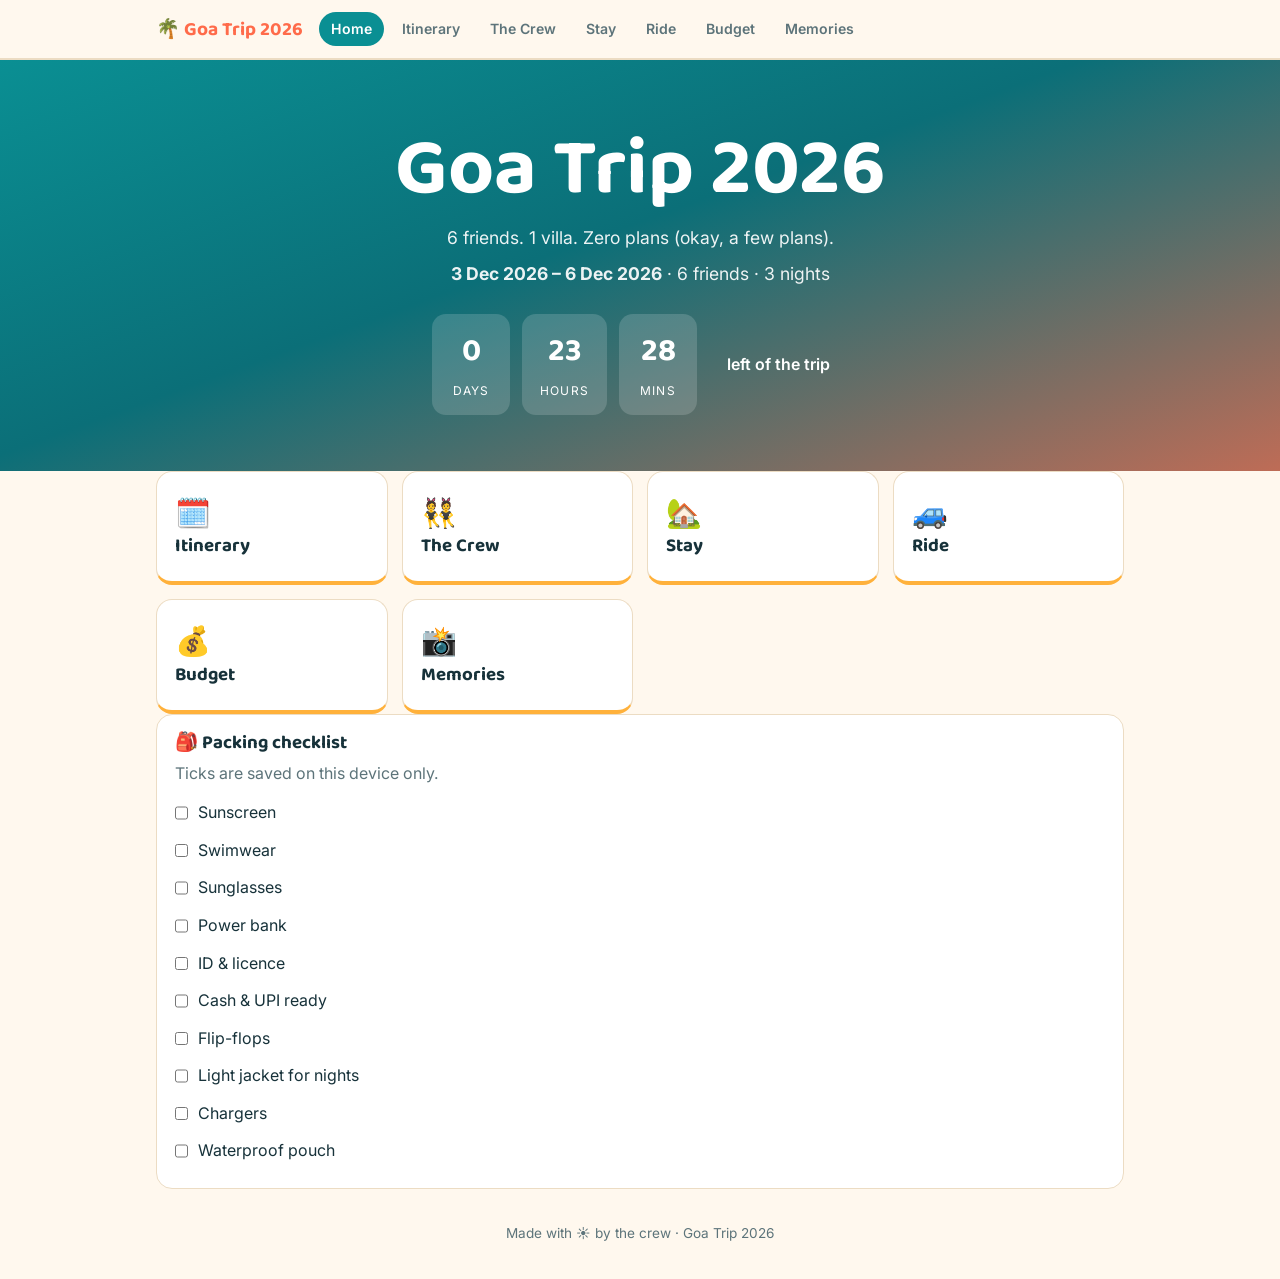
==== index.html @ de2542ad "Goa trip website Co-Authored-By: Claude Sonnet 5.5 <noreply@anthropic.com>" ====
<!doctype html>
<html lang="en"><head><meta charset="utf-8"><meta name="viewport" content="width=device-width, initial-scale=1">
<title>Goa Trip</title>
<link rel="preconnect" href="https://fonts.googleapis.com"><link href="https://fonts.googleapis.com/css2?family=Baloo+2:wght@600;700&family=Inter:wght@400;500;600&display=swap" rel="stylesheet">
<link rel="stylesheet" href="style.css"></head>
<body data-page="home"><main id="app"></main>
<script src="data.js"></script><script src="app.js"></script></body></html>
---- style.css ----
:root{--bg:#fff8ee;--ink:#17323a;--muted:#5d747a;--card:#ffffff;--line:#ecdcc3;--teal:#0a8f93;--teal2:#0e6e75;--coral:#ff6b4a;--sun:#ffb13b;--sand:#f6e6c8}
@media(prefers-color-scheme:dark){:root{--bg:#0c1d22;--ink:#f3ece0;--muted:#9bb2b6;--card:#132a30;--line:#24444b;--sand:#1a3238}}
*{box-sizing:border-box;margin:0;padding:0}
body{background:var(--bg);color:var(--ink);font-family:Inter,system-ui,sans-serif;line-height:1.6}
h1,h2,h3{font-family:"Baloo 2",Inter,sans-serif;line-height:1.15}
a{color:var(--teal2)}
.wrap{max-width:1000px;margin:0 auto;padding:0 16px}
nav{position:sticky;top:0;z-index:10;background:var(--bg);border-bottom:2px solid var(--line)}
nav .wrap{display:flex;align-items:center;gap:6px;height:58px;overflow-x:auto}
nav .logo{font:700 1.2rem "Baloo 2";color:var(--coral);text-decoration:none;margin-right:10px;white-space:nowrap}
nav a.l{padding:6px 12px;border-radius:999px;text-decoration:none;color:var(--muted);font-weight:600;font-size:.88rem;white-space:nowrap}
nav a.l:hover{background:var(--sand)}nav a.on{background:var(--teal);color:#fff}
.hero{background:linear-gradient(160deg,var(--teal) 0,#0b6f78 45%,var(--coral) 120%);color:#fff;padding:64px 0 56px;text-align:center}
.hero h1{font-size:clamp(2.6rem,9vw,5rem)}.hero p{opacity:.92;margin-top:8px;font-size:1.1rem}
.cd{display:flex;gap:12px;justify-content:center;margin-top:26px;flex-wrap:wrap}
.cd div{background:rgba(255,255,255,.16);border-radius:14px;padding:12px 18px;min-width:78px}
.cd b{display:block;font:700 2rem "Baloo 2"}.cd span{font-size:.75rem;text-transform:uppercase;letter-spacing:.1em}
.ph{padding:40px 0 18px}.ph h1{font-size:clamp(2rem,6vw,3rem)}.ph p{color:var(--muted)}
section{padding:22px 0 40px}
.grid{display:grid;grid-template-columns:repeat(auto-fill,minmax(230px,1fr));gap:14px}
.card{background:var(--card);border:1px solid var(--line);border-radius:16px;padding:18px}
.card h3{margin-bottom:6px}.muted{color:var(--muted)}
.tile{display:block;text-decoration:none;color:inherit;border-bottom:4px solid var(--sun)}
.tile:hover{transform:translateY(-3px)}.tile .e{font-size:1.8rem}
.person{text-align:center}.av{width:72px;height:72px;border-radius:50%;margin:0 auto 10px;display:grid;place-items:center;font-size:2rem;background:var(--sand);border:3px solid var(--sun)}
.tag{display:inline-block;background:var(--coral);color:#fff;border-radius:999px;font-size:.72rem;font-weight:700;padding:2px 10px;margin-top:6px}
.day{margin-bottom:26px}.day h2{color:var(--teal2);margin-bottom:2px}.day .dt{color:var(--coral);font-weight:700;margin-bottom:10px}
.it{display:grid;grid-template-columns:78px 1fr;gap:12px;padding:10px 0;border-top:1px dashed var(--line)}
.it time{font-weight:700;color:var(--teal2)}
.kv{display:grid;grid-template-columns:140px 1fr;gap:8px 14px}.kv dt{color:var(--muted);font-weight:600}
.note{background:#fff3cd;color:#5b4500;border-radius:12px;padding:12px 16px;margin-bottom:18px;font-size:.9rem}
.big{font:700 2.2rem "Baloo 2";color:var(--teal2)}
table{width:100%;border-collapse:collapse}th,td{text-align:left;padding:9px 10px;border-bottom:1px solid var(--line)}th{color:var(--muted);font-size:.8rem;text-transform:uppercase}
td.r,th.r{text-align:right}.tw{overflow-x:auto}
.bar{height:10px;background:var(--sand);border-radius:6px;overflow:hidden}.bar i{display:block;height:100%;background:linear-gradient(90deg,var(--teal),var(--sun))}
.pics{columns:3 220px;column-gap:12px}.pics figure{break-inside:avoid;margin-bottom:12px;background:var(--card);border:1px solid var(--line);border-radius:14px;overflow:hidden;cursor:pointer}
.pics img{width:100%;display:block}.pics figcaption{padding:8px 12px;font-size:.85rem;color:var(--muted)}
.ph0{aspect-ratio:4/3;display:grid;place-items:center;font-size:2.4rem;background:linear-gradient(135deg,var(--sand),#fff0)}
#lb{position:fixed;inset:0;background:rgba(0,0,0,.88);display:none;place-items:center;z-index:50;padding:20px}#lb.on{display:grid}#lb img{max-width:100%;max-height:88vh;border-radius:10px}
.check label{display:flex;gap:10px;padding:6px 0;cursor:pointer}
footer{text-align:center;color:var(--muted);padding:34px 16px;font-size:.85rem}
@media(max-width:560px){.kv{grid-template-columns:1fr}.it{grid-template-columns:62px 1fr}}
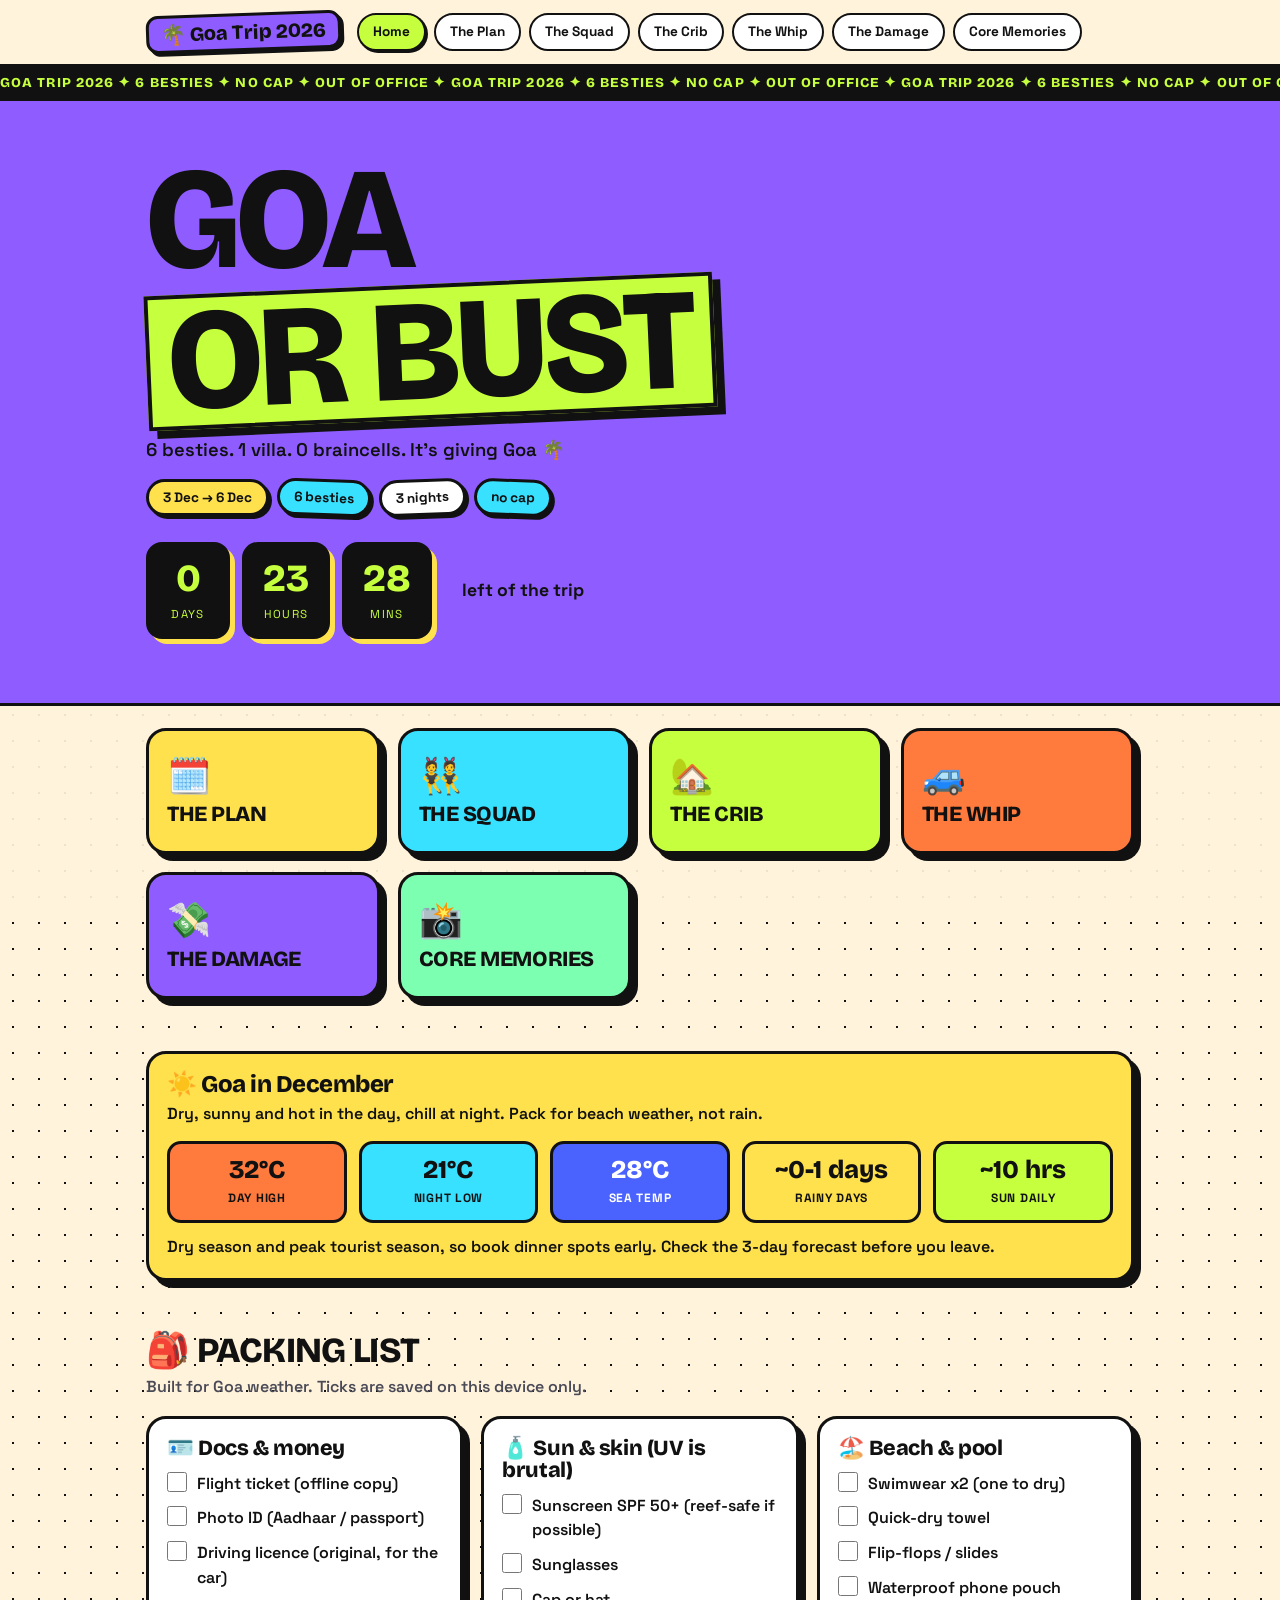
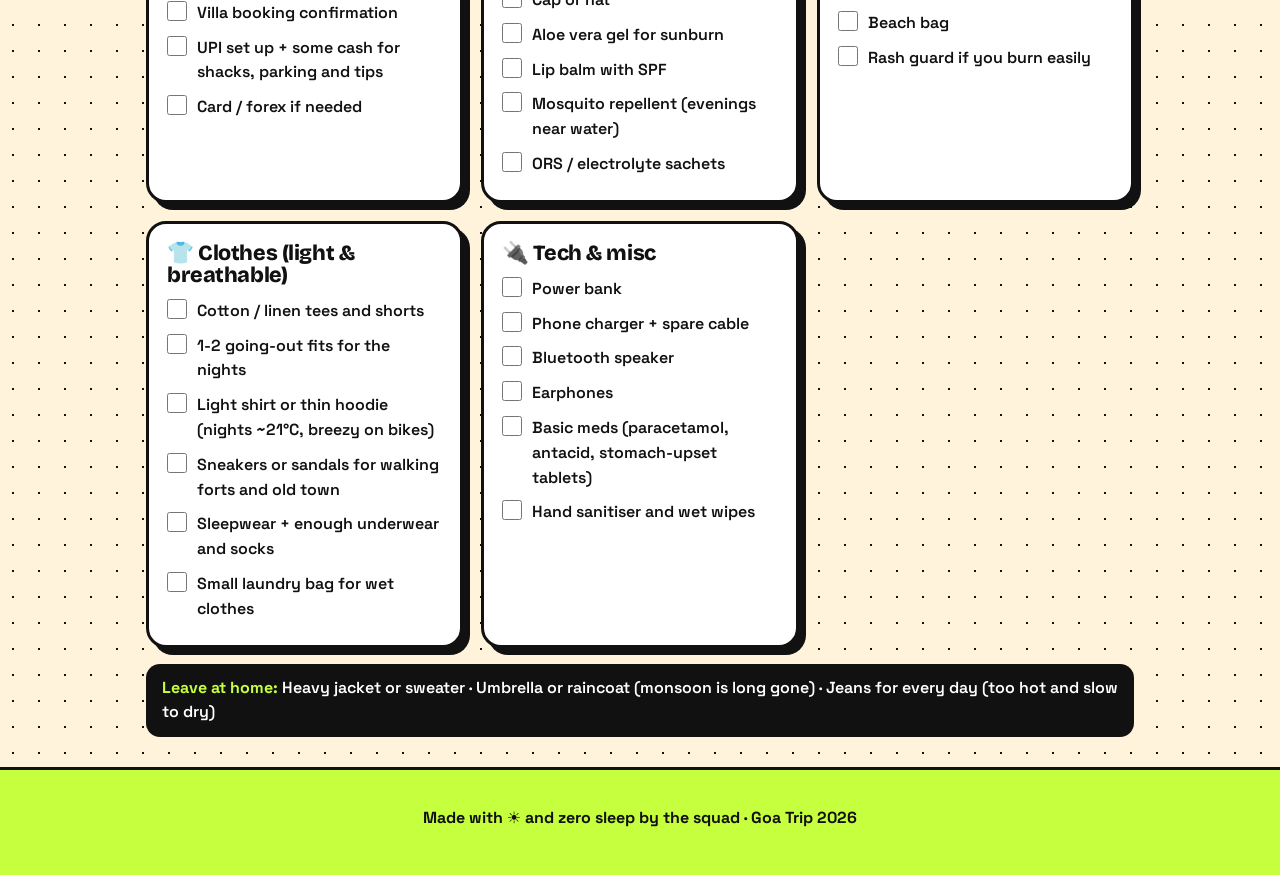
==== commit 8af0b72f: "Gen Z restyle, December-weather packing list, violet accent Co-Authored-By: Claude Sonnet 5.5 <norep" ====
--- a/index.html
+++ b/index.html
@@ -1,7 +1,7 @@
 <!doctype html>
 <html lang="en"><head><meta charset="utf-8"><meta name="viewport" content="width=device-width, initial-scale=1">
 <title>Goa Trip</title>
-<link rel="preconnect" href="https://fonts.googleapis.com"><link href="https://fonts.googleapis.com/css2?family=Baloo+2:wght@600;700&family=Inter:wght@400;500;600&display=swap" rel="stylesheet">
+<link rel="preconnect" href="https://fonts.googleapis.com"><link href="https://fonts.googleapis.com/css2?family=Bricolage+Grotesque:opsz,wght@12..96,800&family=Space+Grotesk:wght@400;500;600;700&display=swap" rel="stylesheet">
 <link rel="stylesheet" href="style.css"></head>
 <body data-page="home"><main id="app"></main>
 <script src="data.js"></script><script src="app.js"></script></body></html>
--- a/style.css
+++ b/style.css
@@ -1,42 +1,72 @@
-:root{--bg:#fff8ee;--ink:#17323a;--muted:#5d747a;--card:#ffffff;--line:#ecdcc3;--teal:#0a8f93;--teal2:#0e6e75;--coral:#ff6b4a;--sun:#ffb13b;--sand:#f6e6c8}
-@media(prefers-color-scheme:dark){:root{--bg:#0c1d22;--ink:#f3ece0;--muted:#9bb2b6;--card:#132a30;--line:#24444b;--sand:#1a3238}}
+:root{--bg:#fff3dc;--ink:#111;--bd:#111;--card:#fff;--pink:#8f5cff;--lime:#c6ff3d;--blue:#4a63ff;--yellow:#ffe14d;--orange:#ff7a3d;--cyan:#38e1ff;--muted:#4b4b57}
+@media(prefers-color-scheme:dark){:root{--bg:#15121f;--ink:#fff;--bd:#f4efff;--card:#221d33;--muted:#b9b3cf}}
 *{box-sizing:border-box;margin:0;padding:0}
-body{background:var(--bg);color:var(--ink);font-family:Inter,system-ui,sans-serif;line-height:1.6}
-h1,h2,h3{font-family:"Baloo 2",Inter,sans-serif;line-height:1.15}
-a{color:var(--teal2)}
-.wrap{max-width:1000px;margin:0 auto;padding:0 16px}
-nav{position:sticky;top:0;z-index:10;background:var(--bg);border-bottom:2px solid var(--line)}
-nav .wrap{display:flex;align-items:center;gap:6px;height:58px;overflow-x:auto}
-nav .logo{font:700 1.2rem "Baloo 2";color:var(--coral);text-decoration:none;margin-right:10px;white-space:nowrap}
-nav a.l{padding:6px 12px;border-radius:999px;text-decoration:none;color:var(--muted);font-weight:600;font-size:.88rem;white-space:nowrap}
-nav a.l:hover{background:var(--sand)}nav a.on{background:var(--teal);color:#fff}
-.hero{background:linear-gradient(160deg,var(--teal) 0,#0b6f78 45%,var(--coral) 120%);color:#fff;padding:64px 0 56px;text-align:center}
-.hero h1{font-size:clamp(2.6rem,9vw,5rem)}.hero p{opacity:.92;margin-top:8px;font-size:1.1rem}
-.cd{display:flex;gap:12px;justify-content:center;margin-top:26px;flex-wrap:wrap}
-.cd div{background:rgba(255,255,255,.16);border-radius:14px;padding:12px 18px;min-width:78px}
-.cd b{display:block;font:700 2rem "Baloo 2"}.cd span{font-size:.75rem;text-transform:uppercase;letter-spacing:.1em}
-.ph{padding:40px 0 18px}.ph h1{font-size:clamp(2rem,6vw,3rem)}.ph p{color:var(--muted)}
+body{background:var(--bg);color:var(--ink);font-family:"Space Grotesk",system-ui,sans-serif;line-height:1.55;background-image:radial-gradient(var(--bd) 1px,transparent 1.4px);background-size:26px 26px;background-position:0 0;background-blend-mode:normal}
+body::before{content:"";position:fixed;inset:0;background:var(--bg);opacity:.93;z-index:-1}
+h1,h2,h3{font-family:"Bricolage Grotesque",sans-serif;font-weight:800;line-height:1.02;letter-spacing:-.02em}
+a{color:var(--ink);font-weight:700}
+.wrap{max-width:1020px;margin:0 auto;padding:0 16px}
+/* nav */
+nav{position:sticky;top:0;z-index:20;background:var(--bg);border-bottom:3px solid var(--bd)}
+nav .wrap{display:flex;align-items:center;gap:8px;height:64px;overflow-x:auto;scrollbar-width:none}
+nav .logo{font:800 1.25rem "Bricolage Grotesque";text-decoration:none;white-space:nowrap;background:var(--pink);color:#111;border:3px solid var(--bd);border-radius:12px;padding:4px 12px;box-shadow:3px 3px 0 var(--bd);transform:rotate(-2deg);margin-right:8px}
+nav a.l{padding:6px 14px;border:2px solid var(--bd);border-radius:999px;text-decoration:none;font-weight:700;font-size:.85rem;white-space:nowrap;background:var(--card)}
+nav a.l:hover{background:var(--yellow);color:#111}nav a.on{background:var(--lime);color:#111;box-shadow:2px 2px 0 var(--bd)}
+/* marquee */
+.mq{background:#111;color:var(--lime);overflow:hidden;white-space:nowrap;border-bottom:3px solid var(--bd);font:800 .85rem "Bricolage Grotesque";letter-spacing:.08em;text-transform:uppercase}
+.mq div{display:inline-block;padding:7px 0;animation:mq 28s linear infinite}
+@keyframes mq{to{transform:translateX(-50%)}}
+@media(prefers-reduced-motion:reduce){.mq div{animation:none}}
+/* hero */
+.hero{background:var(--pink);color:#111;padding:56px 0 64px;border-bottom:3px solid var(--bd);position:relative;overflow:hidden}
+.hero h1{font-size:clamp(3.4rem,15vw,9rem);text-transform:uppercase;line-height:.88}
+.hero h1 span{display:inline-block;background:var(--lime);border:4px solid #111;padding:0 .12em;transform:rotate(-2.5deg);box-shadow:8px 8px 0 #111}
+.hero p{font-size:1.15rem;font-weight:600;margin-top:18px;max-width:560px}
+.stk{display:inline-block;background:var(--yellow);color:#111;border:3px solid #111;border-radius:999px;padding:5px 14px;font-weight:800;font-size:.85rem;margin:14px 8px 0 0;box-shadow:3px 3px 0 #111}
+.stk:nth-of-type(2n){background:var(--cyan);transform:rotate(2deg)}.stk:nth-of-type(3n){background:#fff;transform:rotate(-2deg)}
+.cd{display:flex;gap:12px;margin-top:26px;flex-wrap:wrap;align-items:stretch}
+.cd div{background:#111;color:var(--lime);border:3px solid #111;border-radius:16px;padding:10px 18px;min-width:84px;text-align:center;box-shadow:5px 5px 0 var(--yellow)}
+.cd b{display:block;font:800 2.4rem "Bricolage Grotesque"}.cd span{font-size:.72rem;text-transform:uppercase;letter-spacing:.12em}
+/* page head */
+.ph{padding:40px 0 14px}.ph h1{font-size:clamp(2.4rem,9vw,4.6rem);text-transform:uppercase}
+.ph p{display:inline-block;margin-top:12px;background:var(--yellow);color:#111;border:3px solid #111;border-radius:12px;padding:4px 14px;font-weight:700;transform:rotate(-1deg);box-shadow:4px 4px 0 var(--bd)}
 section{padding:22px 0 40px}
-.grid{display:grid;grid-template-columns:repeat(auto-fill,minmax(230px,1fr));gap:14px}
-.card{background:var(--card);border:1px solid var(--line);border-radius:16px;padding:18px}
-.card h3{margin-bottom:6px}.muted{color:var(--muted)}
-.tile{display:block;text-decoration:none;color:inherit;border-bottom:4px solid var(--sun)}
-.tile:hover{transform:translateY(-3px)}.tile .e{font-size:1.8rem}
-.person{text-align:center}.av{width:72px;height:72px;border-radius:50%;margin:0 auto 10px;display:grid;place-items:center;font-size:2rem;background:var(--sand);border:3px solid var(--sun)}
-.tag{display:inline-block;background:var(--coral);color:#fff;border-radius:999px;font-size:.72rem;font-weight:700;padding:2px 10px;margin-top:6px}
-.day{margin-bottom:26px}.day h2{color:var(--teal2);margin-bottom:2px}.day .dt{color:var(--coral);font-weight:700;margin-bottom:10px}
-.it{display:grid;grid-template-columns:78px 1fr;gap:12px;padding:10px 0;border-top:1px dashed var(--line)}
-.it time{font-weight:700;color:var(--teal2)}
-.kv{display:grid;grid-template-columns:140px 1fr;gap:8px 14px}.kv dt{color:var(--muted);font-weight:600}
-.note{background:#fff3cd;color:#5b4500;border-radius:12px;padding:12px 16px;margin-bottom:18px;font-size:.9rem}
-.big{font:700 2.2rem "Baloo 2";color:var(--teal2)}
-table{width:100%;border-collapse:collapse}th,td{text-align:left;padding:9px 10px;border-bottom:1px solid var(--line)}th{color:var(--muted);font-size:.8rem;text-transform:uppercase}
-td.r,th.r{text-align:right}.tw{overflow-x:auto}
-.bar{height:10px;background:var(--sand);border-radius:6px;overflow:hidden}.bar i{display:block;height:100%;background:linear-gradient(90deg,var(--teal),var(--sun))}
-.pics{columns:3 220px;column-gap:12px}.pics figure{break-inside:avoid;margin-bottom:12px;background:var(--card);border:1px solid var(--line);border-radius:14px;overflow:hidden;cursor:pointer}
-.pics img{width:100%;display:block}.pics figcaption{padding:8px 12px;font-size:.85rem;color:var(--muted)}
-.ph0{aspect-ratio:4/3;display:grid;place-items:center;font-size:2.4rem;background:linear-gradient(135deg,var(--sand),#fff0)}
-#lb{position:fixed;inset:0;background:rgba(0,0,0,.88);display:none;place-items:center;z-index:50;padding:20px}#lb.on{display:grid}#lb img{max-width:100%;max-height:88vh;border-radius:10px}
-.check label{display:flex;gap:10px;padding:6px 0;cursor:pointer}
-footer{text-align:center;color:var(--muted);padding:34px 16px;font-size:.85rem}
-@media(max-width:560px){.kv{grid-template-columns:1fr}.it{grid-template-columns:62px 1fr}}
+.grid{display:grid;grid-template-columns:repeat(auto-fill,minmax(230px,1fr));gap:18px}
+.card{background:var(--card);color:var(--ink);border:3px solid var(--bd);border-radius:20px;padding:18px;box-shadow:7px 7px 0 var(--bd)}
+.card h3{margin-bottom:8px;font-size:1.35rem}.muted{color:var(--muted)}
+.tile{display:block;text-decoration:none;color:#111;transition:transform .12s,box-shadow .12s}
+.tile:hover{transform:translate(-3px,-3px);box-shadow:10px 10px 0 var(--bd)}
+.tile .e{font-size:2.2rem}.tile h3{text-transform:uppercase}
+.grid .tile:nth-child(1){background:var(--yellow)}.grid .tile:nth-child(2){background:var(--cyan)}.grid .tile:nth-child(3){background:var(--lime)}
+.grid .tile:nth-child(4){background:var(--orange)}.grid .tile:nth-child(5){background:var(--pink)}.grid .tile:nth-child(6){background:#7dffb2}
+.person{text-align:center}.av{width:84px;height:84px;border-radius:50%;margin:0 auto 10px;display:grid;place-items:center;font-size:2.3rem;background:var(--lime);border:3px solid var(--bd);box-shadow:3px 3px 0 var(--bd)}
+.grid .person:nth-child(3n+2) .av{background:var(--pink)}.grid .person:nth-child(3n) .av{background:var(--cyan)}
+.tag{display:inline-block;background:#111;color:var(--lime);border-radius:999px;font-size:.75rem;font-weight:800;padding:3px 12px;margin-top:8px;text-transform:uppercase;letter-spacing:.05em}
+.day{margin-bottom:26px}.day h2{font-size:1.8rem;text-transform:uppercase}
+.day .dt{display:inline-block;background:var(--pink);color:#111;border:2px solid #111;border-radius:8px;padding:0 10px;font-weight:800;margin:6px 0 10px}
+.it{display:grid;grid-template-columns:78px 1fr;gap:12px;padding:10px 0;border-top:2px dashed var(--bd)}
+.it time{font-weight:800;background:var(--lime);color:#111;border:2px solid #111;border-radius:8px;height:fit-content;padding:0 6px;text-align:center}
+.kv{display:grid;grid-template-columns:130px 1fr;gap:8px 14px}.kv dt{font-weight:800;text-transform:uppercase;font-size:.8rem;color:var(--muted);padding-top:3px}
+.big{font:800 2.6rem "Bricolage Grotesque"}
+table{width:100%;border-collapse:collapse}th,td{text-align:left;padding:9px 10px;border-bottom:2px solid var(--bd)}
+th{background:#111;color:var(--lime);font-size:.75rem;text-transform:uppercase;letter-spacing:.08em}td.r,th.r{text-align:right}.tw{overflow-x:auto;border-radius:12px}
+.bar{height:16px;background:var(--card);border:2px solid var(--bd);border-radius:999px;overflow:hidden}.bar i{display:block;height:100%;background:repeating-linear-gradient(45deg,var(--pink) 0 10px,var(--yellow) 10px 20px)}
+.pics{columns:3 220px;column-gap:16px}.pics figure{break-inside:avoid;margin-bottom:16px;background:var(--card);border:3px solid var(--bd);border-radius:16px;overflow:hidden;cursor:pointer;box-shadow:5px 5px 0 var(--bd)}
+.pics figure:nth-child(odd){transform:rotate(-1deg)}.pics figure:nth-child(even){transform:rotate(1deg)}
+.pics img{width:100%;display:block}.pics figcaption{padding:8px 12px;font-weight:600}
+.ph0{aspect-ratio:4/3;display:grid;place-items:center;font-size:3rem;background:var(--yellow);border:3px solid var(--bd);border-radius:14px;margin-bottom:12px}
+#lb{position:fixed;inset:0;background:rgba(0,0,0,.9);display:none;place-items:center;z-index:50;padding:20px}#lb.on{display:grid}#lb img{max-width:100%;max-height:88vh;border:4px solid #fff;border-radius:12px}
+/* weather + packing */
+.wx{display:grid;grid-template-columns:repeat(auto-fit,minmax(130px,1fr));gap:12px;margin-top:14px}
+.wx div{border:3px solid #111;border-radius:14px;padding:10px;background:#fff;color:#111;text-align:center}
+.wx div:nth-child(1){background:var(--orange)}.wx div:nth-child(2){background:var(--cyan)}.wx div:nth-child(3){background:var(--blue);color:#fff}.wx div:nth-child(4){background:var(--yellow)}.wx div:nth-child(5){background:var(--lime)}
+.wx b{display:block;font:800 1.6rem "Bricolage Grotesque"}.wx span{font-size:.75rem;text-transform:uppercase;font-weight:700;letter-spacing:.06em}
+.pk{display:grid;grid-template-columns:repeat(auto-fit,minmax(260px,1fr));gap:18px;margin-top:16px}
+.check label{display:flex;gap:10px;padding:5px 0;cursor:pointer;font-weight:600}
+.check input{accent-color:var(--pink);width:20px;height:20px;flex:none}
+.check label:has(input:checked){text-decoration:line-through;opacity:.55}
+.skip{background:#111;color:#fff;border-radius:14px;padding:12px 16px;margin-top:16px;font-weight:600}.skip b{color:var(--lime)}
+.note{background:var(--yellow);color:#111;border:3px solid #111;border-radius:12px;padding:10px 14px;margin:12px 0;font-weight:600}
+footer{text-align:center;padding:36px 16px 44px;font-weight:700;border-top:3px solid var(--bd);background:var(--lime);color:#111}
+@media(max-width:560px){.kv{grid-template-columns:1fr}.it{grid-template-columns:64px 1fr}.card{box-shadow:5px 5px 0 var(--bd)}}
+section.wrap{padding-top:22px;padding-bottom:30px}
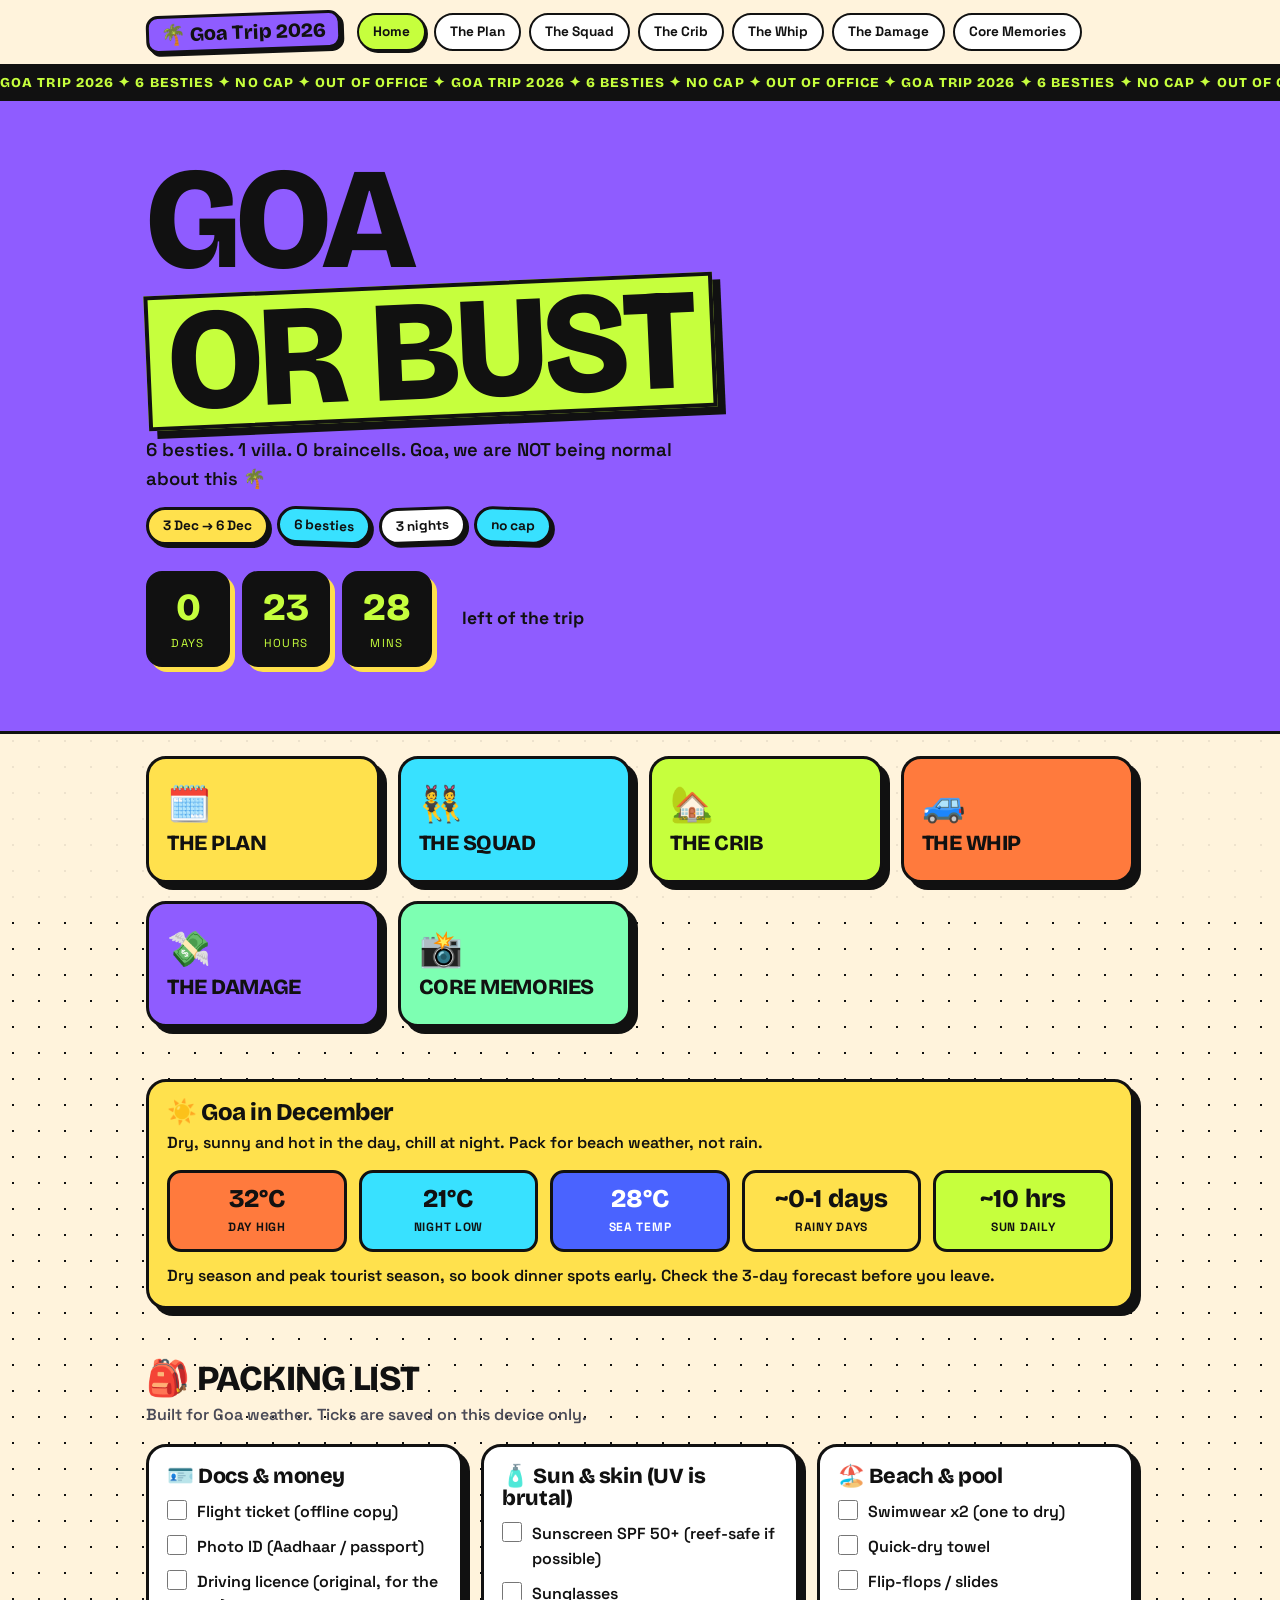
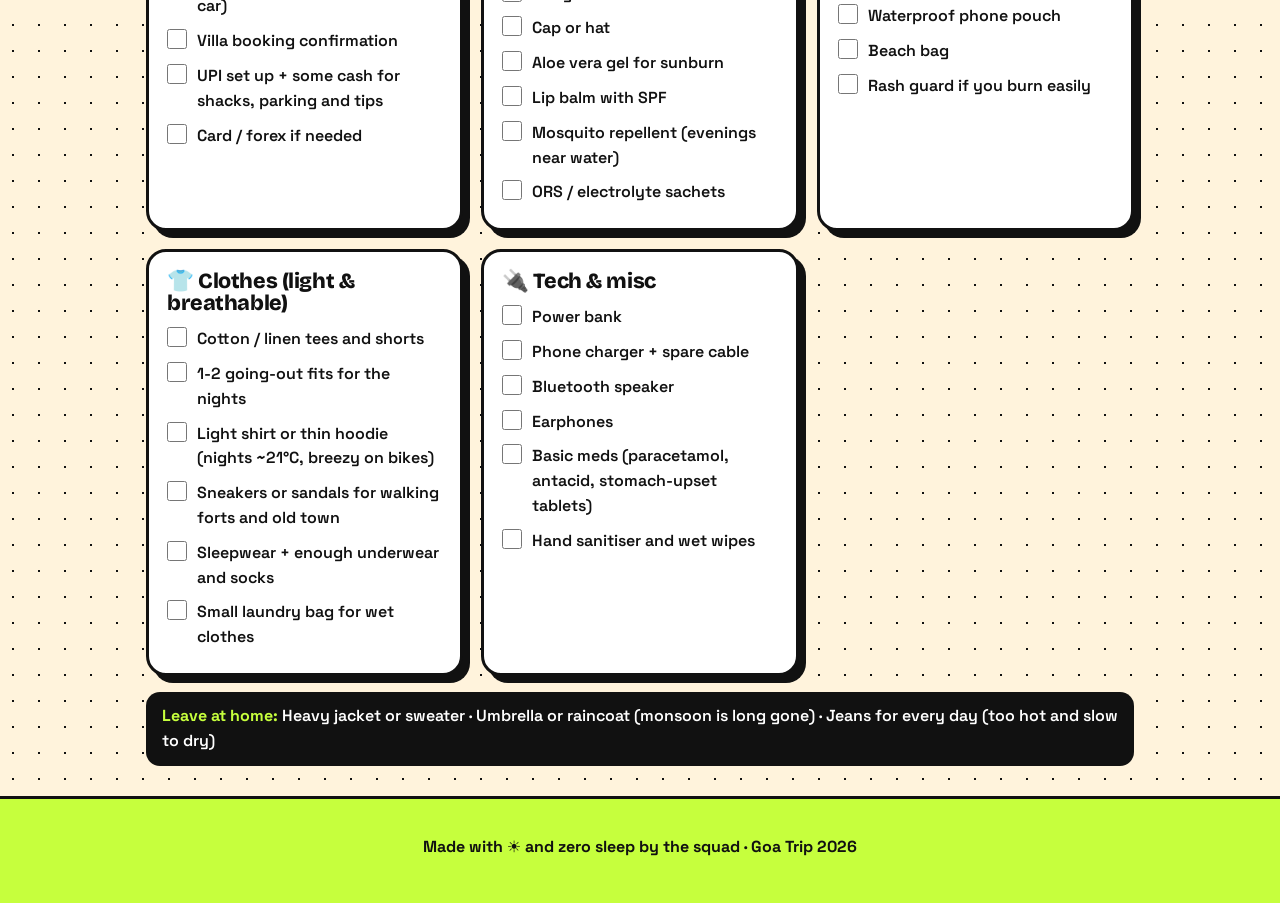
==== commit c50b55a1: "Cache-bust assets so edits show up immediately Co-Authored-By: Claude Sonnet 5.5 <noreply@anthropic." ====
--- a/index.html
+++ b/index.html
@@ -2,6 +2,6 @@
 <html lang="en"><head><meta charset="utf-8"><meta name="viewport" content="width=device-width, initial-scale=1">
 <title>Goa Trip</title>
 <link rel="preconnect" href="https://fonts.googleapis.com"><link href="https://fonts.googleapis.com/css2?family=Bricolage+Grotesque:opsz,wght@12..96,800&family=Space+Grotesk:wght@400;500;600;700&display=swap" rel="stylesheet">
-<link rel="stylesheet" href="style.css"></head>
+<script>document.write('<link rel="stylesheet" href="style.css?v='+Math.floor(Date.now()/60000)+'">')</script></head>
 <body data-page="home"><main id="app"></main>
-<script src="data.js"></script><script src="app.js"></script></body></html>
+<script>var V=Math.floor(Date.now()/60000);document.write('<script src="data.js?v='+V+'"><\/script><script src="app.js?v='+V+'"><\/script>')</script></body></html>
--- a/style.css
+++ b/style.css
@@ -70,3 +70,4 @@
 footer{text-align:center;padding:36px 16px 44px;font-weight:700;border-top:3px solid var(--bd);background:var(--lime);color:#111}
 @media(max-width:560px){.kv{grid-template-columns:1fr}.it{grid-template-columns:64px 1fr}.card{box-shadow:5px 5px 0 var(--bd)}}
 section.wrap{padding-top:22px;padding-bottom:30px}
+.ph.wrap{padding-left:16px;padding-right:16px}
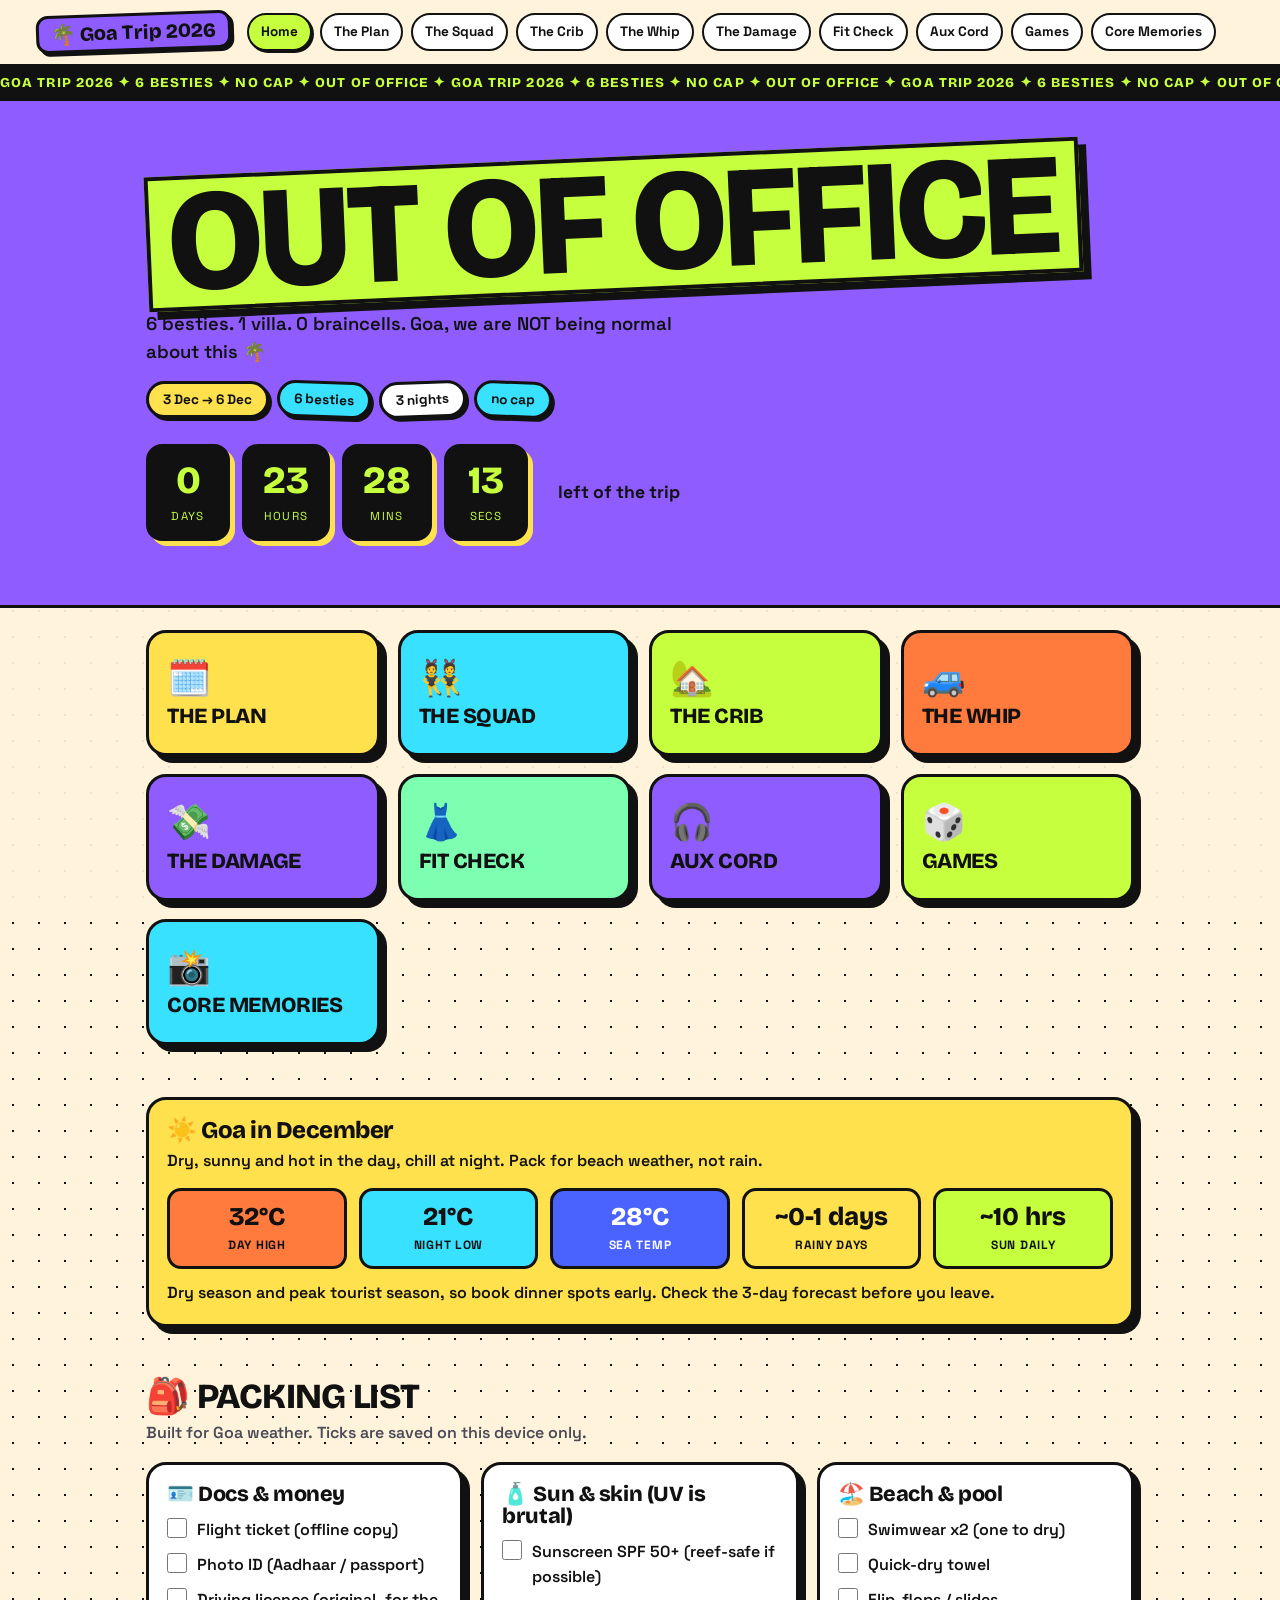
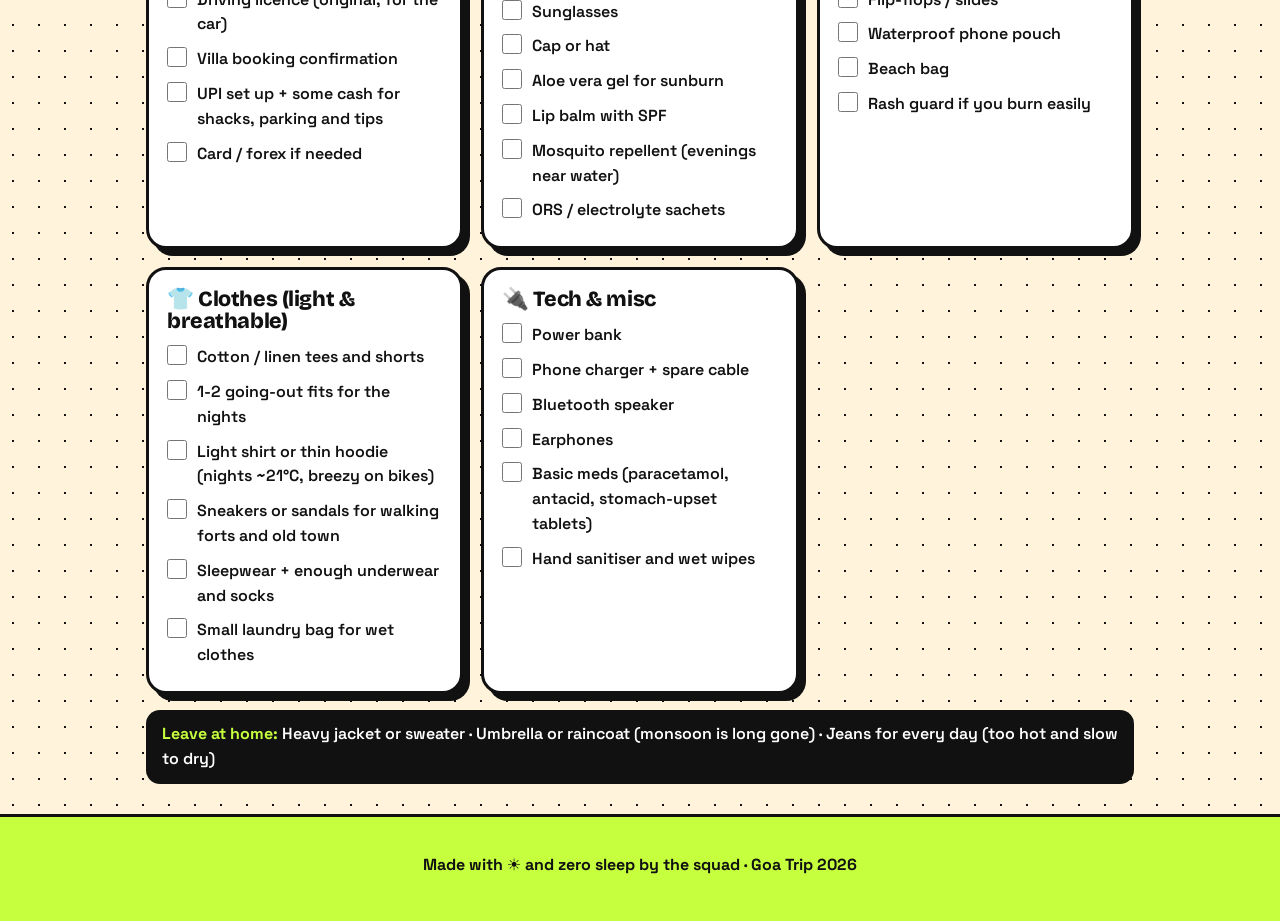
==== commit d7aff3bf: "Expense notifications: Web Push to every phone when a new expense is added - Home-screen app: web ma" ====
--- a/index.html
+++ b/index.html
@@ -1,5 +1,5 @@
 <!doctype html>
-<html lang="en"><head><meta charset="utf-8"><meta name="viewport" content="width=device-width, initial-scale=1">
+<html lang="en"><head><meta charset="utf-8"><meta name="viewport" content="width=device-width, initial-scale=1"><link rel="manifest" href="manifest.webmanifest"><link rel="apple-touch-icon" href="icons/apple-touch-icon.png"><meta name="theme-color" content="#c6ff3d"><meta name="apple-mobile-web-app-capable" content="yes"><meta name="mobile-web-app-capable" content="yes"><meta name="apple-mobile-web-app-title" content="Goa Trip"><meta name="apple-mobile-web-app-status-bar-style" content="default">
 <title>Goa Trip</title>
 <link rel="preconnect" href="https://fonts.googleapis.com"><link href="https://fonts.googleapis.com/css2?family=Bricolage+Grotesque:opsz,wght@12..96,800&family=Space+Grotesk:wght@400;500;600;700&display=swap" rel="stylesheet">
 <script>document.write('<link rel="stylesheet" href="style.css?v='+Math.floor(Date.now()/60000)+'">')</script></head>
--- a/style.css
+++ b/style.css
@@ -8,7 +8,7 @@
 .wrap{max-width:1020px;margin:0 auto;padding:0 16px}
 /* nav */
 nav{position:sticky;top:0;z-index:20;background:var(--bg);border-bottom:3px solid var(--bd)}
-nav .wrap{display:flex;align-items:center;gap:8px;height:64px;overflow-x:auto;scrollbar-width:none}
+nav .wrap{display:flex;align-items:center;gap:8px;min-height:64px;flex-wrap:wrap;padding-top:8px;padding-bottom:8px}
 nav .logo{font:800 1.25rem "Bricolage Grotesque";text-decoration:none;white-space:nowrap;background:var(--pink);color:#111;border:3px solid var(--bd);border-radius:12px;padding:4px 12px;box-shadow:3px 3px 0 var(--bd);transform:rotate(-2deg);margin-right:8px}
 nav a.l{padding:6px 14px;border:2px solid var(--bd);border-radius:999px;text-decoration:none;font-weight:700;font-size:.85rem;white-space:nowrap;background:var(--card)}
 nav a.l:hover{background:var(--yellow);color:#111}nav a.on{background:var(--lime);color:#111;box-shadow:2px 2px 0 var(--bd)}
@@ -19,7 +19,7 @@
 @media(prefers-reduced-motion:reduce){.mq div{animation:none}}
 /* hero */
 .hero{background:var(--pink);color:#111;padding:56px 0 64px;border-bottom:3px solid var(--bd);position:relative;overflow:hidden}
-.hero h1{font-size:clamp(3.4rem,15vw,9rem);text-transform:uppercase;line-height:.88}
+.hero h1{font-size:clamp(3.2rem,12.5vw,9rem);text-transform:uppercase;line-height:.88}
 .hero h1 span{display:inline-block;background:var(--lime);border:4px solid #111;padding:0 .12em;transform:rotate(-2.5deg);box-shadow:8px 8px 0 #111}
 .hero p{font-size:1.15rem;font-weight:600;margin-top:18px;max-width:560px}
 .stk{display:inline-block;background:var(--yellow);color:#111;border:3px solid #111;border-radius:999px;padding:5px 14px;font-weight:800;font-size:.85rem;margin:14px 8px 0 0;box-shadow:3px 3px 0 #111}
@@ -71,3 +71,82 @@
 @media(max-width:560px){.kv{grid-template-columns:1fr}.it{grid-template-columns:64px 1fr}.card{box-shadow:5px 5px 0 var(--bd)}}
 section.wrap{padding-top:22px;padding-bottom:30px}
 .ph.wrap{padding-left:16px;padding-right:16px}
+
+.grid .tile:nth-child(7){background:var(--pink)}
+.btn2{font:800 1rem "Bricolage Grotesque";background:var(--lime);color:#111;border:3px solid var(--bd);border-radius:12px;padding:10px 18px;box-shadow:4px 4px 0 var(--bd);cursor:pointer;margin:4px 6px 4px 0}
+.btn2:hover{transform:translate(-2px,-2px)}.btn2:disabled{opacity:.5;cursor:not-allowed}.btn2.alt{background:var(--yellow)}
+.chk{display:flex;gap:10px;align-items:center;padding:6px 0;font-weight:600;cursor:pointer}.chk input{accent-color:var(--pink);width:20px;height:20px}
+.stp{display:flex;align-items:center;gap:12px;padding:6px 0;font-weight:700}.stp span{min-width:60px}.stp b{font:800 1.4rem "Bricolage Grotesque";min-width:24px;text-align:center}
+.stp button{width:36px;height:36px;border-radius:50%;border:3px solid var(--bd);background:var(--yellow);color:#111;font-size:1.2rem;font-weight:800;cursor:pointer}
+.chip{font:700 .85rem "Space Grotesk";border:2px solid var(--bd);background:var(--card);color:var(--ink);border-radius:999px;padding:4px 14px;margin-right:6px;cursor:pointer}.chip.on{background:var(--lime);color:#111}
+.rolecard{background:#111;color:#fff;border:3px solid var(--lime);border-radius:18px;padding:18px;text-align:center;box-shadow:6px 6px 0 var(--pink)}
+.rolecard .re{font-size:3.4rem}.rolecard h3{color:var(--lime);text-transform:uppercase;font-size:1.8rem}
+
+/* menu button + full menu (phones and small tablets) */
+.mbtn{display:none;margin-left:auto;font:800 1rem "Bricolage Grotesque";background:var(--lime);color:#111;border:3px solid var(--bd);border-radius:12px;padding:8px 16px;box-shadow:3px 3px 0 var(--bd);cursor:pointer}
+.menu{position:fixed;inset:0;z-index:60;background:rgba(0,0,0,.55);display:none}
+.menu.on{display:block}
+.menu .panel{position:absolute;top:0;left:0;right:0;max-height:100%;overflow:auto;background:var(--bg);border-bottom:3px solid var(--bd);padding:14px 16px 22px}
+.menu .mh{display:flex;justify-content:space-between;align-items:center;margin-bottom:12px}
+.menu .mh b{font:800 1.6rem "Bricolage Grotesque";text-transform:uppercase}
+.menu .mh button{font:800 .95rem "Bricolage Grotesque";background:var(--yellow);color:#111;border:3px solid var(--bd);border-radius:12px;padding:6px 14px;cursor:pointer}
+.menu .mg{display:grid;grid-template-columns:1fr 1fr;gap:12px}
+.menu .mg a{display:flex;flex-direction:column;gap:2px;text-decoration:none;color:#111;font:800 1.1rem "Bricolage Grotesque";border:3px solid var(--bd);border-radius:16px;padding:12px 14px;box-shadow:4px 4px 0 var(--bd);min-height:78px}
+.menu .mg a span{font-size:1.7rem;line-height:1}.menu .mg a small{font:700 .7rem "Space Grotesk";text-transform:uppercase;letter-spacing:.06em}
+.menu .mg a:nth-child(8n+1){background:var(--lime)}.menu .mg a:nth-child(8n+2){background:var(--yellow)}.menu .mg a:nth-child(8n+3){background:var(--cyan)}.menu .mg a:nth-child(8n+4){background:var(--orange)}
+.menu .mg a:nth-child(8n+5){background:var(--pink)}.menu .mg a:nth-child(8n+6){background:#7dffb2}.menu .mg a:nth-child(8n+7){background:var(--yellow)}.menu .mg a:nth-child(8n+8){background:var(--cyan)}
+.menu .mg a.cur{outline:4px solid #111;outline-offset:2px}
+@media(max-width:1100px){nav a.l{display:none}.mbtn{display:inline-flex}}
+nav .wrap{max-width:1240px}nav a.l{padding:6px 12px}
+
+.plgrid{display:grid;grid-template-columns:repeat(auto-fill,minmax(260px,1fr));gap:18px;margin-top:14px}
+.pl .ple{font-size:2.4rem;line-height:1}.pl h3{margin-top:6px;text-transform:uppercase}
+.plgrid .pl:nth-child(6n+1){background:var(--yellow);color:#111}.plgrid .pl:nth-child(6n+2){background:var(--cyan);color:#111}.plgrid .pl:nth-child(6n+3){background:var(--lime);color:#111}
+.plgrid .pl:nth-child(6n+4){background:var(--orange);color:#111}.plgrid .pl:nth-child(6n+5){background:var(--pink);color:#111}.plgrid .pl:nth-child(6n+6){background:#7dffb2;color:#111}
+.pl .muted{color:#2a2a33}.pl .tag{background:#111;color:var(--lime)}
+.pbtns{display:flex;gap:8px;flex-wrap:wrap}
+.pbtn{display:inline-block;text-decoration:none;font:800 .95rem "Bricolage Grotesque";border:3px solid #111;border-radius:12px;padding:8px 14px;box-shadow:3px 3px 0 #111}
+.pbtn:hover{transform:translate(-2px,-2px)}.pbtn.sp{background:#1db954;color:#111}.pbtn.ytm{background:#ff3d3d;color:#fff}
+.pl details{margin-top:10px}.pl summary{cursor:pointer;font-weight:700;font-size:.85rem}
+.grid .tile:nth-child(8){background:var(--lime)}.grid .tile:nth-child(9){background:var(--cyan)}
+
+.fitgrid{display:grid;grid-template-columns:repeat(auto-fill,minmax(280px,1fr));gap:20px;margin-top:14px}
+.fit{padding:0;overflow:hidden;display:flex;flex-direction:column}
+.fit .fph{display:block;aspect-ratio:3/4;overflow:hidden;border-bottom:3px solid var(--bd);background:var(--yellow)}
+.fit .fph img{width:100%;height:100%;object-fit:cover;object-position:top;display:block}
+.fit .fb{padding:16px}.fit h3{margin:8px 0 6px;font-size:1.3rem}
+.pbtn.shop{background:var(--yellow);color:#111;font-size:.82rem;padding:6px 10px;box-shadow:2px 2px 0 #111}
+.grid .tile:nth-child(10){background:var(--yellow)}
+
+/* live expenses */
+.livebar{display:flex;justify-content:space-between;align-items:center;gap:8px;font-weight:700;margin-bottom:12px;flex-wrap:wrap}
+.dot{display:inline-block;width:10px;height:10px;border-radius:50%;background:#18c964;margin-right:6px;box-shadow:0 0 0 3px rgba(24,201,100,.3)}
+.bal{display:grid;grid-template-columns:90px 1fr auto;gap:8px;align-items:center;padding:8px 0;border-top:2px dashed var(--bd)}
+.bal .pos{color:#0a8f3c}.bal .neg{color:#d12b2b}
+@media(max-width:560px){.bal{grid-template-columns:1fr auto}.bal .muted{grid-column:1/-1;order:3;font-size:.8rem}}
+.dayh{font:800 1rem "Bricolage Grotesque";background:var(--yellow);color:#111;border:2px solid #111;border-radius:8px;display:inline-block;padding:0 10px;margin:12px 0 4px}
+.exp{display:flex;justify-content:space-between;gap:10px;padding:8px 0;border-top:2px dashed var(--bd)}.ex2{display:flex;align-items:center;gap:8px;white-space:nowrap}
+.x{border:2px solid var(--bd);background:var(--card);color:var(--ink);border-radius:8px;width:28px;height:28px;cursor:pointer;font-weight:800}
+.fab{position:fixed;right:16px;bottom:16px;z-index:30;font:800 1.05rem "Bricolage Grotesque";background:var(--lime);color:#111;border:3px solid var(--bd);border-radius:999px;padding:14px 22px;box-shadow:4px 4px 0 var(--bd);cursor:pointer}
+.sheetbg{position:fixed;inset:0;background:rgba(0,0,0,.55);z-index:70;display:flex;align-items:flex-end;justify-content:center}
+.sheet{background:var(--bg);color:var(--ink);width:100%;max-width:520px;max-height:92vh;overflow:auto;border:3px solid var(--bd);border-radius:20px 20px 0 0;padding:16px 16px 22px}
+.sheet .mh{display:flex;justify-content:space-between;align-items:center;margin-bottom:6px}.sheet .mh b{font:800 1.5rem "Bricolage Grotesque";text-transform:uppercase}
+.sheet .mh button{font:800 1rem sans-serif;border:3px solid var(--bd);background:var(--yellow);color:#111;border-radius:10px;padding:2px 10px;cursor:pointer}
+.sheet .lab{font-weight:800;margin:10px 0 6px}.sheet input[type=text],.sheet input[type=number],#codein{width:100%;font:600 1.1rem "Space Grotesk";padding:10px 12px;border:3px solid var(--bd);border-radius:12px;background:var(--card);color:var(--ink)}
+#codein{margin:6px 0 10px}.sheet .chip{margin-bottom:6px}.ferr{color:#d12b2b;font-weight:700;margin:8px 0}
+.ftabs{display:flex;gap:8px;margin:4px 0 20px}.ftabs .chip{text-decoration:none;font-size:1rem;padding:8px 20px;box-shadow:3px 3px 0 var(--bd)}
+.pbtn.pin{background:#e60023;color:#fff}.pbtn.igb{background:linear-gradient(45deg,#f9a03f,#e1306c,#833ab4);color:#fff}
+.toes{display:flex;flex-wrap:wrap;gap:12px}.toes span{display:flex;align-items:center;gap:8px;font-weight:700;border:2px solid var(--bd);border-radius:999px;padding:4px 14px 4px 6px}.toes i{width:22px;height:22px;border-radius:50%;border:2px solid #111;display:inline-block}
+.toecard{display:grid;grid-template-columns:200px 1fr;gap:18px;align-items:center}.toecard img{width:100%;aspect-ratio:1;object-fit:cover;border:3px solid var(--bd);border-radius:14px;display:block}
+@media(max-width:560px){.toecard{grid-template-columns:1fr}}
+.fchome{display:grid;grid-template-columns:repeat(auto-fit,minmax(280px,1fr));gap:20px;margin-top:22px}
+.fctile{text-decoration:none;color:inherit}.fctile .fph{aspect-ratio:4/3}.fctile:hover{transform:translate(-3px,-3px);box-shadow:10px 10px 0 var(--bd)}
+.fctile p{font-weight:400}.fctile h3{font-size:1.5rem}
+.gtile{text-decoration:none;display:block}.gtile p{font-weight:500;margin-top:6px}.gtile .e{font-size:2.6rem}
+.ctimer{font-size:4.5rem;margin:8px 0}.ctimer.low{color:#d12b2b;animation:pulse 1s infinite}@keyframes pulse{50%{transform:scale(1.08)}}
+.wsel{width:100%;font:600 1rem "Space Grotesk";border:3px solid var(--bd);border-radius:12px;padding:10px;background:var(--card);color:var(--ink)}
+.wwrap{position:relative;width:min(340px,100%);margin:14px auto 16px}.wheel{width:100%;display:block;border-radius:50%;position:relative;z-index:1}.wwrap::before{content:"";position:absolute;inset:0;border-radius:50%;background:var(--bd);transform:translate(6px,6px)}
+.wptr{position:absolute;top:-6px;left:50%;transform:translateX(-50%);width:0;height:0;border-left:16px solid transparent;border-right:16px solid transparent;border-top:30px solid #d12b2b;z-index:2;filter:drop-shadow(2px 2px 0 #111)}
+@media(prefers-reduced-motion:reduce){.ctimer.low{animation:none}}
+.pcard{margin:0 0 16px}.pcard.on{display:flex;flex-wrap:wrap;gap:8px;align-items:center;justify-content:space-between;padding:10px 14px;background:var(--lime);color:#111}.pcard.on .chip{margin:2px 0 2px 6px}.pcard.on p{flex-basis:100%;margin:0}
+.pcard ol li{margin:4px 0}
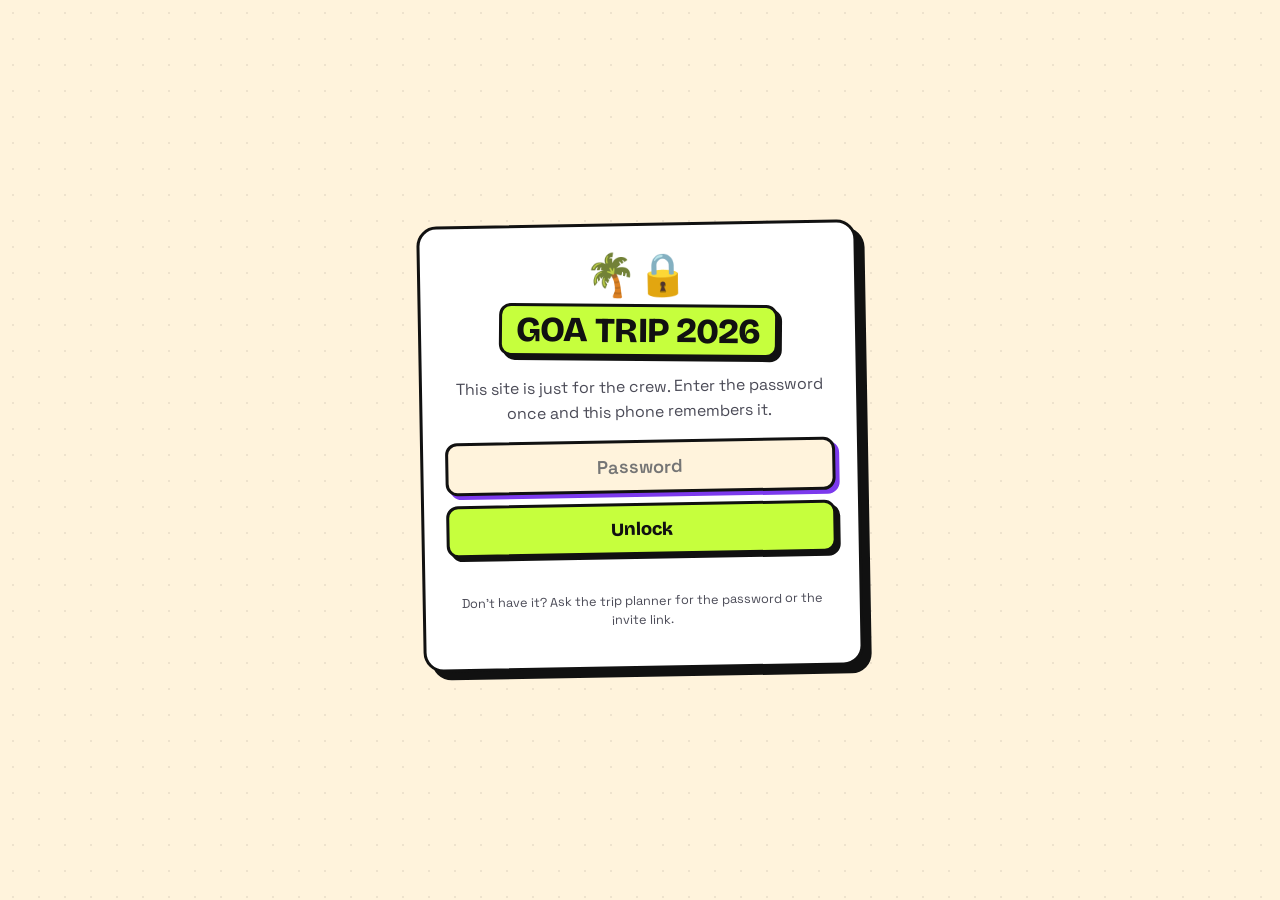
==== commit 1a40329c: "Goa Trip 2026 site (trip details encrypted, whole site behind the trip password) Co-Authored-By: Cla" ====
--- a/index.html
+++ b/index.html
@@ -4,4 +4,4 @@
 <link rel="preconnect" href="https://fonts.googleapis.com"><link href="https://fonts.googleapis.com/css2?family=Bricolage+Grotesque:opsz,wght@12..96,800&family=Space+Grotesk:wght@400;500;600;700&display=swap" rel="stylesheet">
 <script>document.write('<link rel="stylesheet" href="style.css?v='+Math.floor(Date.now()/60000)+'">')</script></head>
 <body data-page="home"><main id="app"></main>
-<script>var V=Math.floor(Date.now()/60000);document.write('<script src="data.js?v='+V+'"><\/script><script src="app.js?v='+V+'"><\/script>')</script></body></html>
+<script>var V=Math.floor(Date.now()/60000);document.write('<script src="data.enc.js?v='+V+'"><\/script><script src="gate.js?v='+V+'"><\/script>')</script></body></html>
--- a/style.css
+++ b/style.css
@@ -127,12 +127,11 @@
 .dayh{font:800 1rem "Bricolage Grotesque";background:var(--yellow);color:#111;border:2px solid #111;border-radius:8px;display:inline-block;padding:0 10px;margin:12px 0 4px}
 .exp{display:flex;justify-content:space-between;gap:10px;padding:8px 0;border-top:2px dashed var(--bd)}.ex2{display:flex;align-items:center;gap:8px;white-space:nowrap}
 .x{border:2px solid var(--bd);background:var(--card);color:var(--ink);border-radius:8px;width:28px;height:28px;cursor:pointer;font-weight:800}
-.fab{position:fixed;right:16px;bottom:16px;z-index:30;font:800 1.05rem "Bricolage Grotesque";background:var(--lime);color:#111;border:3px solid var(--bd);border-radius:999px;padding:14px 22px;box-shadow:4px 4px 0 var(--bd);cursor:pointer}
 .sheetbg{position:fixed;inset:0;background:rgba(0,0,0,.55);z-index:70;display:flex;align-items:flex-end;justify-content:center}
 .sheet{background:var(--bg);color:var(--ink);width:100%;max-width:520px;max-height:92vh;overflow:auto;border:3px solid var(--bd);border-radius:20px 20px 0 0;padding:16px 16px 22px}
 .sheet .mh{display:flex;justify-content:space-between;align-items:center;margin-bottom:6px}.sheet .mh b{font:800 1.5rem "Bricolage Grotesque";text-transform:uppercase}
 .sheet .mh button{font:800 1rem sans-serif;border:3px solid var(--bd);background:var(--yellow);color:#111;border-radius:10px;padding:2px 10px;cursor:pointer}
-.sheet .lab{font-weight:800;margin:10px 0 6px}.sheet input[type=text],.sheet input[type=number],#codein{width:100%;font:600 1.1rem "Space Grotesk";padding:10px 12px;border:3px solid var(--bd);border-radius:12px;background:var(--card);color:var(--ink)}
+.sheet .lab{font-weight:800;margin:10px 0 6px}.sheet input[type=text],.sheet input[type=number],#codein,#upi-in{width:100%;font:600 1.1rem "Space Grotesk";padding:10px 12px;border:3px solid var(--bd);border-radius:12px;background:var(--card);color:var(--ink)}
 #codein{margin:6px 0 10px}.sheet .chip{margin-bottom:6px}.ferr{color:#d12b2b;font-weight:700;margin:8px 0}
 .ftabs{display:flex;gap:8px;margin:4px 0 20px}.ftabs .chip{text-decoration:none;font-size:1rem;padding:8px 20px;box-shadow:3px 3px 0 var(--bd)}
 .pbtn.pin{background:#e60023;color:#fff}.pbtn.igb{background:linear-gradient(45deg,#f9a03f,#e1306c,#833ab4);color:#fff}
@@ -150,3 +149,82 @@
 @media(prefers-reduced-motion:reduce){.ctimer.low{animation:none}}
 .pcard{margin:0 0 16px}.pcard.on{display:flex;flex-wrap:wrap;gap:8px;align-items:center;justify-content:space-between;padding:10px 14px;background:var(--lime);color:#111}.pcard.on .chip{margin:2px 0 2px 6px}.pcard.on p{flex-basis:100%;margin:0}
 .pcard ol li{margin:4px 0}
+.owe{display:flex;flex-wrap:wrap;gap:8px;align-items:center;justify-content:space-between;padding:8px 0;border-top:2px dashed var(--bd)}
+.appr{margin:0 0 16px;background:var(--yellow);color:#111;border-color:#111}.appr .muted{color:#333}
+.appr.wait{display:flex;flex-wrap:wrap;gap:8px;align-items:center;justify-content:space-between;padding:10px 14px;background:var(--card);color:var(--ink)}
+.flash{animation:flash 1.2s 2}@keyframes flash{50%{box-shadow:0 0 0 6px var(--pink)}}
+.chip:disabled{opacity:.35;cursor:not-allowed}
+.addrow{display:flex;justify-content:flex-end;margin:-6px 0 12px}.addrow .btn2{margin:0;font-size:1.05rem;padding:10px 20px}
+.paybtns{flex-basis:100%;display:flex;flex-wrap:wrap;gap:8px;margin-top:2px}
+.pay{display:inline-flex;align-items:center;text-decoration:none;font:800 .9rem "Space Grotesk";color:#fff;border:2px solid var(--bd);border-radius:999px;padding:6px 14px;box-shadow:2px 2px 0 var(--bd)}
+.pay.pp{background:#5f259f}.pay.gp{background:#1a73e8}
+.upis{display:flex;flex-wrap:wrap;gap:6px}.upis span{border:2px solid var(--bd);border-radius:999px;padding:2px 10px;font-weight:700;font-size:.85rem;opacity:.55}.upis span.on{opacity:1;background:var(--lime);color:#111}
+.upirow{display:flex;gap:8px;align-items:center}.upirow input{flex:1;min-width:0}.upirow .btn2{margin:0}
+.payhint{flex-basis:100%;font-size:.8rem;color:var(--muted)}
+/* ---- The Damage: decluttered, mobile-first ---- */
+.dmg .topbar{display:flex;align-items:center;gap:8px;margin:0 0 14px}.dmg .topbar .live{flex:1;min-width:0;font-size:.82rem;font-weight:600;color:var(--muted);display:flex;align-items:center;gap:6px;white-space:nowrap;overflow:hidden;text-overflow:ellipsis}
+.dmg .topbar .btn2{margin:0;padding:9px 16px;font-size:1rem;white-space:nowrap}.dmg .chip.ico{margin:0;padding:6px 12px;font-size:1rem}
+.dmg .tiles{display:grid;grid-template-columns:repeat(auto-fit,minmax(100px,1fr));gap:10px;margin-bottom:14px}
+.dmg .tile2{background:var(--card);border:3px solid var(--bd);border-radius:16px;padding:10px 12px;box-shadow:4px 4px 0 var(--bd);display:flex;flex-direction:column;min-width:0}
+.dmg .tile2 span{font-size:.75rem;font-weight:700;color:var(--muted);text-transform:uppercase;letter-spacing:.04em;white-space:nowrap;overflow:hidden;text-overflow:ellipsis}
+.dmg .tile2 b{font:800 1.45rem "Bricolage Grotesque";line-height:1.2;margin:2px 0}.dmg .tile2 small{font-size:.75rem;color:var(--muted)}
+.dmg .tile2.pos b{color:#1a8f3c}.dmg .tile2.neg b{color:#d12b2b}
+.dmg .card{margin-bottom:12px}.dmg .exps h3{margin-bottom:4px}
+.dmg .sec{padding:0;overflow:hidden}
+.dmg .sec>summary{list-style:none;display:flex;align-items:center;gap:10px;padding:14px 16px;cursor:pointer;user-select:none}
+.dmg .sec>summary::-webkit-details-marker{display:none}
+.dmg .sec>summary .st{font:800 1.05rem "Bricolage Grotesque";white-space:nowrap}
+.dmg .sec>summary .ss{flex:1;text-align:right;font-size:.82rem;font-weight:600;color:var(--muted);white-space:nowrap;overflow:hidden;text-overflow:ellipsis}
+.dmg .sec>summary::after{content:"▾";font-size:1rem;transition:transform .15s}.dmg .sec[open]>summary::after{transform:rotate(180deg)}
+.dmg .sec[open]>summary{border-bottom:2px dashed var(--bd)}
+.dmg .sec>.sb{padding:12px 16px 16px}
+.dmg .sb>.card{border:0;box-shadow:none;padding:0;margin:0;background:none;color:inherit}.dmg .sb>.card>h3:first-child{display:none}
+.dmg .sb .pcard.on{background:none;padding:0}
+.dmg .exp{padding:10px 0}.dmg .dayh{margin-top:10px}
+@media(max-width:560px){
+  body[data-page="budget"] .ph{padding-top:22px;padding-bottom:8px}
+  body[data-page="budget"] .ph h1{font-size:2.3rem}
+  body[data-page="budget"] .ph p{font-size:.85rem;margin-top:8px;padding:3px 10px}
+  .dmg .card{padding:14px;border-radius:16px;box-shadow:4px 4px 0 var(--bd)}
+  .dmg .sec{padding:0}
+  .dmg .tiles{gap:8px}.dmg .tile2{padding:8px 10px}.dmg .tile2 b{font-size:1.15rem}
+  .dmg .exp .ex1 b{font-size:.95rem}.dmg .exp .ex2 b{font-size:1rem;white-space:nowrap}
+  .dmg .owe{font-size:.95rem}.dmg .bal{font-size:.95rem}
+  .dmg .big{font-size:1.9rem}
+  .dmg .chip{padding:6px 12px;font-size:.85rem;margin-bottom:4px}
+  .dmg .appr h3{font-size:1.05rem}.dmg .appr .btn2{padding:8px 14px;font-size:.95rem}
+}
+.dmg .owe>span:first-child{flex-basis:100%}
+.delbox{background:var(--bg);border:2px dashed var(--bd);border-radius:12px;padding:10px 12px;margin-top:4px}
+#d-why{width:100%;font:600 1rem "Space Grotesk";padding:10px 12px;border:3px solid var(--bd);border-radius:12px;background:var(--card);color:var(--ink);margin-top:8px;resize:vertical}
+.delbtns{display:flex;gap:8px;flex-wrap:wrap}.btn2.danger{background:#d12b2b;color:#fff}
+.delwhy{font-size:.8rem;margin-top:2px;color:var(--ink)}
+/* The Damage: ⚙️ Options sheet (balances, budget, notifications, UPI, deleted, export) */
+.dmg .topbar .mbtn{font-weight:800;background:var(--yellow);color:#111;white-space:nowrap}
+.msheet .mh{gap:8px}.msheet .mh b{flex:1;min-width:0;white-space:nowrap;overflow:hidden;text-overflow:ellipsis;font-size:1.25rem}
+.msheet .mback{font:800 .95rem "Bricolage Grotesque";border:3px solid var(--bd);background:var(--card);color:var(--ink);border-radius:10px;padding:4px 10px;cursor:pointer;white-space:nowrap}
+.mlist{display:flex;flex-direction:column;gap:10px;margin-top:10px}
+.mrow{display:flex;align-items:center;gap:12px;width:100%;text-align:left;background:var(--card);color:var(--ink);border:3px solid var(--bd);border-radius:14px;padding:12px 14px;box-shadow:3px 3px 0 var(--bd);cursor:pointer;font:inherit}
+.mrow:active{transform:translate(2px,2px);box-shadow:1px 1px 0 var(--bd)}
+.mrow .mi{font-size:1.4rem;width:30px;text-align:center;flex:none}
+.mrow .mt{flex:1;min-width:0;display:flex;flex-direction:column}
+.mrow .mt b{font:800 1.05rem "Bricolage Grotesque"}
+.mrow .mt small{font-size:.8rem;font-weight:600;color:var(--muted);white-space:nowrap;overflow:hidden;text-overflow:ellipsis}
+.mrow .ma{font:800 1.4rem sans-serif;color:var(--muted)}
+.mpanel{margin-top:10px}
+.mpanel.dmg>.card{border:0;box-shadow:none;padding:0;margin:0;background:none;color:inherit}
+.mpanel.dmg>.card>h3:first-child{display:none}
+.mpanel .pcard.on{background:none;padding:0}
+@media(max-width:400px){.dmg .topbar{gap:6px}.dmg .topbar .btn2{padding:9px 12px;font-size:.95rem}.dmg .topbar .mbtn{padding:6px 10px}}
+.dmg .topbar button.live{background:none;border:0;padding:0;font:inherit;font-size:.82rem;font-weight:600;color:var(--muted);cursor:pointer;text-align:left}
+/* Site password gate (gate.js) */
+.gate{min-height:100vh;min-height:100svh;display:flex;align-items:center;justify-content:center;padding-top:24px;padding-bottom:24px}
+.gate .card{max-width:440px;width:100%;text-align:center;padding:28px 22px;transform:rotate(-1deg);box-shadow:8px 8px 0 var(--bd)}
+.gate .gate-ic{font-size:2.6rem;line-height:1;margin-bottom:8px}
+.gate h1{font:800 2.2rem "Bricolage Grotesque";text-transform:uppercase;line-height:1;margin:0 0 10px;display:inline-block;background:var(--lime);color:#111;border:3px solid var(--bd);border-radius:12px;padding:6px 14px;box-shadow:4px 4px 0 var(--bd);transform:rotate(1.5deg)}
+.gate p.muted{margin:8px 0}
+.gate form{display:flex;flex-direction:column;gap:10px;margin:16px 0 4px}
+.gate #gate-pw{width:100%;font:600 1.15rem "Space Grotesk";padding:12px 14px;border:3px solid var(--bd);border-radius:12px;background:var(--bg);color:var(--ink);text-align:center}
+.gate #gate-pw:focus{outline:none;box-shadow:4px 4px 0 var(--violet,#7c3aed)}
+.gate .btn2{margin:0;width:100%;font-size:1.15rem;padding:12px}
+.gate .ferr{min-height:1.2em}
